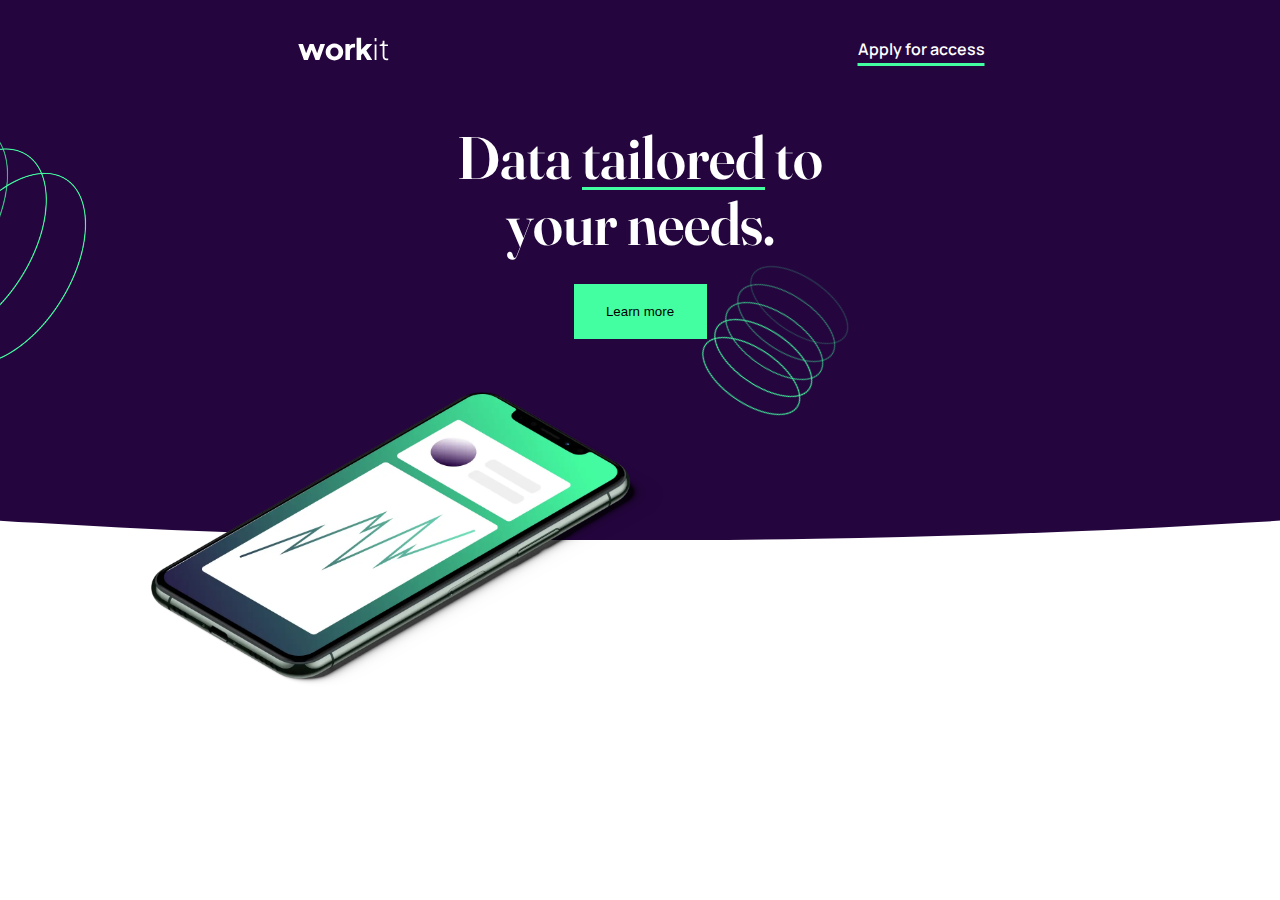
==== starter-code/index.html @ 2ea81d7d "photoshopped bg patterns" ====
<!DOCTYPE html>
<html lang="en">
  <head>
    <meta charset="UTF-8" />
    <meta name="viewport" content="width=device-width, initial-scale=1.0" />

    <link
      rel="icon"
      type="image/png"
      sizes="32x32"
      href="./assets/images/favicon-32x32.png"
    />
    <link rel="stylesheet" href="./index.css" />

    <title>Frontend Mentor | Workit landing page</title>
  </head>
  <body>
    <section class="hero">
      <header class="hero_header">
        <img
          class="hero_header-logo"
          src="./assets/images/logo-light.svg"
          alt="logo"
        />
        <button type="button" class="hero_header-button">
          <p class="hero_button-text">Apply for access</p>
        </button>
      </header>
      <img class="hero_bg-img1" src="./assets/images/bg-pattern-1.png" alt="" />
      <img class="hero_bg-img2" src="./assets/images/bg-pattern-2.png" alt="" />
      <section class="hero_banner">
        <h1 class="hero_banner-title">
          Data
          <span aria-role="heading" class="hero_banner-title-highlight"
            >tailored</span
          >
          to <br />
          your needs.
        </h1>
        <button type="button" class="hero_banner-button">
          <p class="hero_banner-button-text">Learn more</p>
        </button>
      </section>
    </section>
    <img class="hero_img" src="./assets/images/image-hero.webp" alt="" />
    <!-- Apply for access Data tailored to your needs. Learn more 1 Actionable
    insights Optimize your products, improve customer satisfaction and stay
    ahead of the competition with our product data analytics. 2 Data-driven
    decisions Make data-driven decisions with our product data analytics. Our
    AI-generated reports help you unlock insights hidden in your product data. 3
    Always affordable Always affordable pricing that scales with your business.
    Get top-quality product data analytics services without hidden costs or
    unexpected fees. Be the first to test Hi, I'm Louis Graham, the founder of
    the company. Book a demo call with me to become a beta tester for our app
    and kickstart your company. Apply for access below and I’ll be in touch to
    schedule a call. Apply for access -->
  </body>
</html>
---- starter-code/index.css ----
@import url("https://fonts.googleapis.com/css2?family=Fraunces:ital,opsz,wght@0,9..144,100..900;1,9..144,100..900&family=Manrope:wght@200..800&display=swap");

:root {
  --manrope: "Manrope", sans-serif;
  --fraunces: "Fraunces", serif;
  --dark-purple: #24053e;
  --davys-grey: #584d62;
  --eucalyptus: #44ffa1;
  --ghost-white: #fcf8ff;
  --white: #ffffff;
}

*,
*::after,
*::before {
  margin: 0;
  padding: 0;
  box-sizing: border-box;
}

html {
  font-size: 62.5%;
}

.hero {
  height: 48.171rem;
  background-color: var(--dark-purple);
  clip-path: ellipse(140% 55% at 50% 45%);
}

.hero_header {
  position: relative;
  width: 34.3rem;
  height: 3.4rem;
  top: 3.2rem;
  margin: auto;
  display: flex;
  justify-content: space-between;
}

.hero_header-logo {
  width: 9.576rem;
  height: 2.461rem;
  margin: auto 0;
}

.hero_header-button {
  background-color: var(--dark-purple);
  border: none;
}

.hero_bg-img1,
.hero_bg-img2 {
  display: none;
}

.hero_button-text {
  color: var(--white);
  line-height: 3.2rem;
  font-size: 1.6rem;
  font-weight: 600;
  font-family: var(--manrope);
  text-decoration: underline 3px var(--eucalyptus);
  text-underline-offset: 0.8rem;
}

.hero_button:hover,
.hero_button-text:hover {
  cursor: pointer;
  color: var(--eucalyptus);
}

.hero_button:active,
.hero_button-text:active {
  text-decoration: none;
}

.hero_banner {
  width: 34.3rem;
  height: 19.5rem;
  position: relative;
  top: 9.8rem;
  margin: 0 auto;
  display: flex;
  justify-content: space-between;
  flex-direction: column;
}

.hero_banner-title {
  color: var(--white);
  font-family: var(--fraunces);
  font-size: 5rem;
  font-variation-settings: "opsz" 144, "wght" 600;
  text-align: center;
  line-height: 1.1;
}

.hero_banner-title-highlight {
  text-decoration: underline 3px var(--eucalyptus);
  text-underline-offset: 0.8rem;
}

.hero_banner-button {
  background-color: var(--eucalyptus);
  border: none;
  height: 5.5rem;
  width: 13.3rem;
  margin: 0 auto;
}

.hero_banner-button:hover {
  cursor: pointer;
}

.hero_banner-button:active {
  background-color: var(--dark-purple);
  border: 1px solid var(--eucalyptus);
  color: var(--eucalyptus);
}

.hero_img {
  width: 32rem;
  height: 18.4rem;
  position: absolute;
  left: 3.6rem;
  top: 38.9rem;
  z-index: 100;
}

/* Tablet */
@media screen and (min-width: 768px) and (max-width: 1439.9px) {
  .hero {
    height: 54.024rem;
  }

  .hero_header {
    width: 68.9rem;
  }

  .hero_banner {
    height: 21.5rem;
    width: 57.3rem;
    top: 9rem;
  }

  .hero_banner-title {
    font-size: 6rem;
  }

  .hero_bg-img1,
  .hero_bg-img2 {
    display: block;
  }

  .hero_bg-img1 {
    position: absolute;
    width: 27.029rem;
    height: 21.51rem;
    top: 12.198rem;
    left: -18.759rem;
    transform: rotate(212deg);
  }

  .hero_bg-img2 {
    position: absolute;
    width: 14.17rem;
    height: 11.271rem;
    top: 28.39rem;
    left: 70.449rem;
    transform: rotate(304deg);
  }

  .hero_img {
    width: 51.4rem;
    height: 29.6rem;
    left: 15.1rem;
    top: 39.2rem;
  }
}

/* Desktop */
@media screen and (min-width: 1440px) {
}
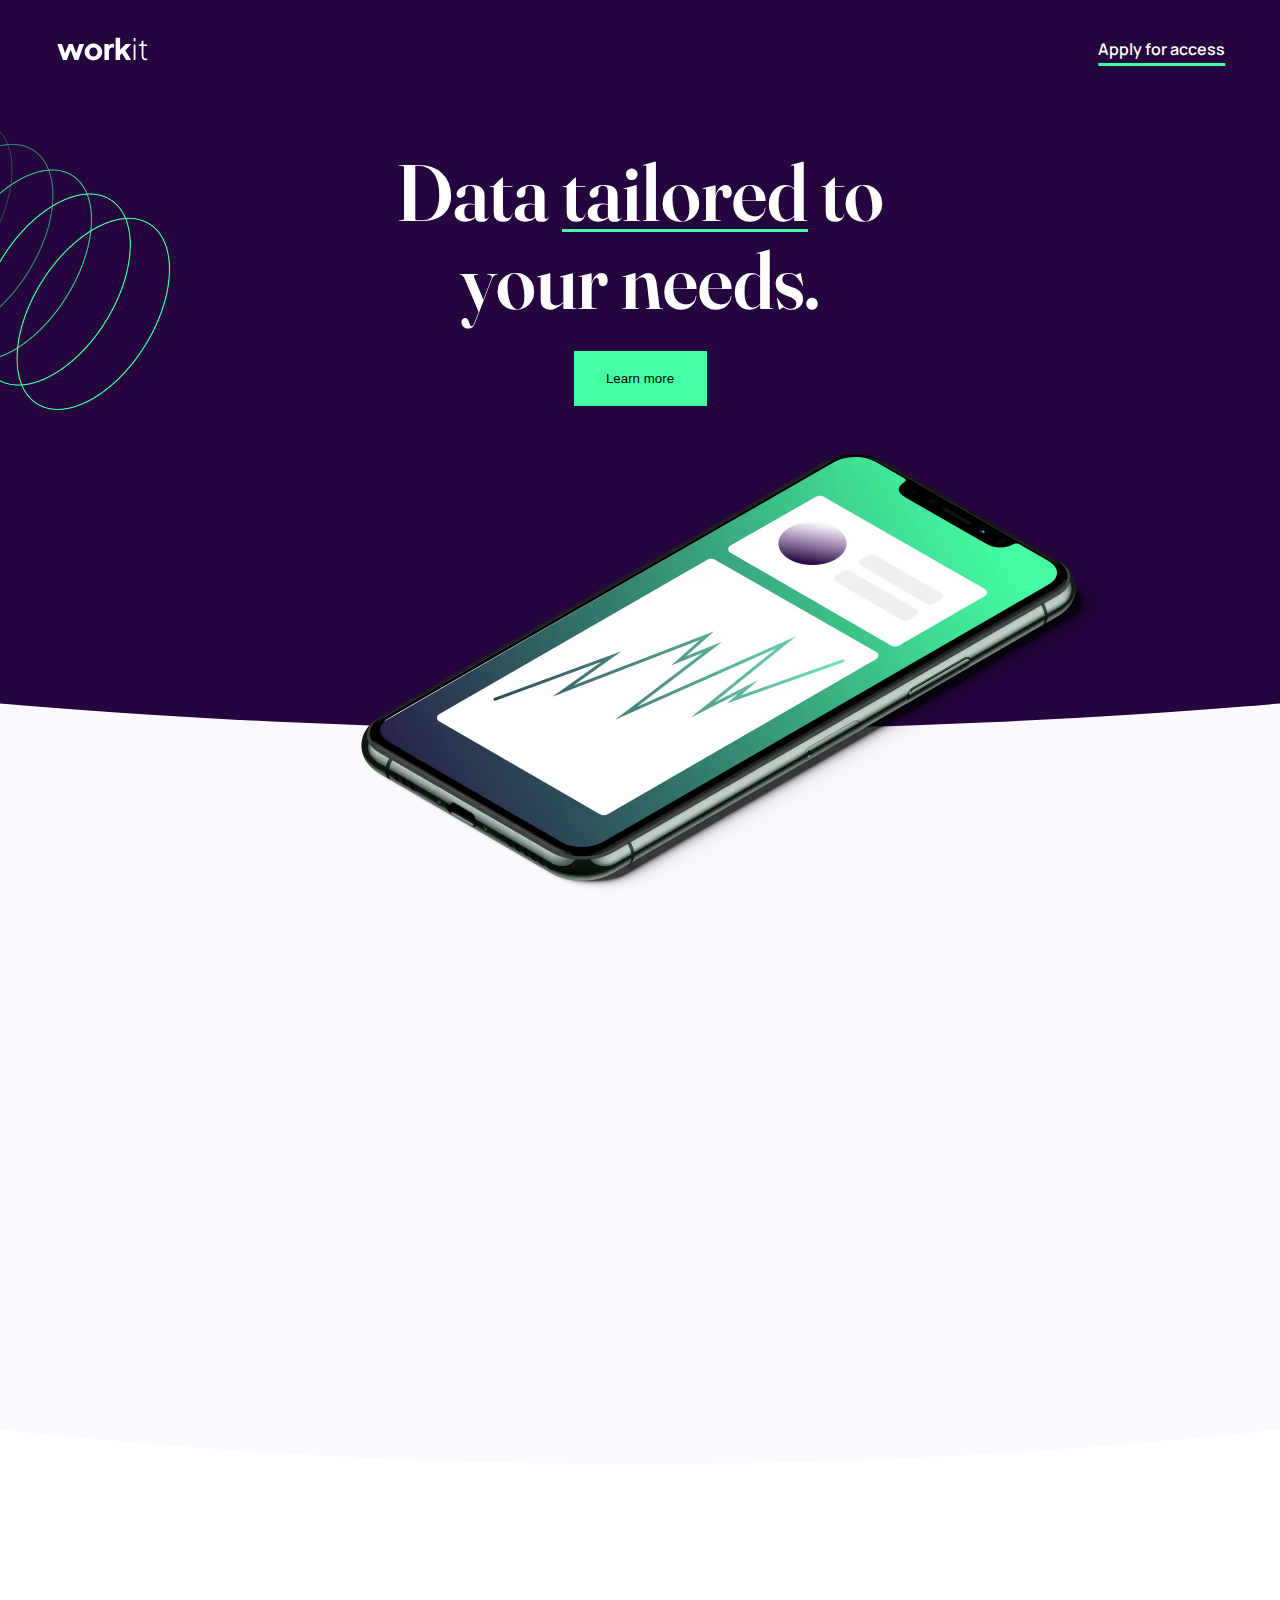
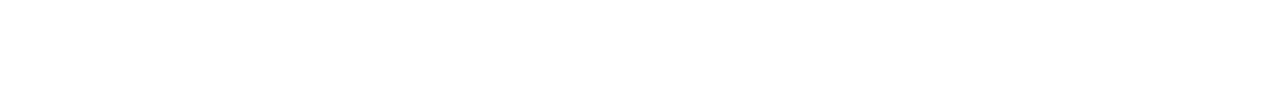
==== commit 95762994: "mobile, tablet, desktop --> features background" ====
--- a/starter-code/index.html
+++ b/starter-code/index.html
@@ -16,6 +16,18 @@
   </head>
   <body>
     <section class="hero">
+      <div aria-role="wrapper" class="hero_bg-wrapper">
+        <img
+          class="hero_bg-img1"
+          src="./assets/images/bg-pattern-1.png"
+          alt=""
+        />
+        <img
+          class="hero_bg-img2"
+          src="./assets/images/bg-pattern-2.png"
+          alt=""
+        />
+      </div>
       <header class="hero_header">
         <img
           class="hero_header-logo"
@@ -26,8 +38,6 @@
           <p class="hero_button-text">Apply for access</p>
         </button>
       </header>
-      <img class="hero_bg-img1" src="./assets/images/bg-pattern-1.png" alt="" />
-      <img class="hero_bg-img2" src="./assets/images/bg-pattern-2.png" alt="" />
       <section class="hero_banner">
         <h1 class="hero_banner-title">
           Data
@@ -42,7 +52,12 @@
         </button>
       </section>
     </section>
+
     <img class="hero_img" src="./assets/images/image-hero.webp" alt="" />
+
+    <main>
+      <section class="features"></section>
+    </main>
     <!-- Apply for access Data tailored to your needs. Learn more 1 Actionable
     insights Optimize your products, improve customer satisfaction and stay
     ahead of the competition with our product data analytics. 2 Data-driven
--- a/starter-code/index.css
+++ b/starter-code/index.css
@@ -23,14 +23,16 @@
 }
 
 .hero {
+  position: relative;
   height: 48.171rem;
   background-color: var(--dark-purple);
   clip-path: ellipse(140% 55% at 50% 45%);
+  z-index: 2;
 }
 
 .hero_header {
   position: relative;
-  width: 34.3rem;
+  width: 91.4666%;
   height: 3.4rem;
   top: 3.2rem;
   margin: auto;
@@ -76,7 +78,7 @@
 }
 
 .hero_banner {
-  width: 34.3rem;
+  width: 91.466%;
   height: 19.5rem;
   position: relative;
   top: 9.8rem;
@@ -89,7 +91,7 @@
 .hero_banner-title {
   color: var(--white);
   font-family: var(--fraunces);
-  font-size: 5rem;
+  font-size: 13.333vw;
   font-variation-settings: "opsz" 144, "wght" 600;
   text-align: center;
   line-height: 1.1;
@@ -119,7 +121,7 @@
 }
 
 .hero_img {
-  width: 32rem;
+  width: 85.333%;
   height: 18.4rem;
   position: absolute;
   left: 3.6rem;
@@ -127,8 +129,16 @@
   z-index: 100;
 }
 
+.features {
+  height: 107.071rem;
+  background-color: var(--ghost-white);
+  clip-path: ellipse(140% 55% at 50% 45%);
+  position: relative;
+  top: -9rem;
+}
+
 /* Tablet */
-@media screen and (min-width: 768px) and (max-width: 1439.9px) {
+@media screen and (min-width: 768px) and (max-width: 1023.9px) {
   .hero {
     height: 54.024rem;
   }
@@ -145,6 +155,13 @@
 
   .hero_banner-title {
     font-size: 6rem;
+  }
+
+  .hero_bg-wrapper {
+    position: absolute;
+    width: 100%;
+    height: 100%;
+    overflow: hidden;
   }
 
   .hero_bg-img1,
@@ -162,7 +179,7 @@
   }
 
   .hero_bg-img2 {
-    position: absolute;
+    position: relative;
     width: 14.17rem;
     height: 11.271rem;
     top: 28.39rem;
@@ -176,8 +193,68 @@
     left: 15.1rem;
     top: 39.2rem;
   }
+
+  .features {
+    height: 92.073rem;
+    top: -13.724rem;
+  }
 }
 
 /* Desktop */
-@media screen and (min-width: 1440px) {
-}
+@media screen and (min-width: 1024px) {
+  .hero {
+    height: 73rem;
+  }
+
+  .hero_banner {
+    width: 63.5rem;
+    height: 25.8rem;
+    top: 11.4rem;
+  }
+
+  .hero_banner-title {
+    font-size: 8rem;
+  }
+
+  .hero_bg-wrapper {
+    position: absolute;
+    width: 100%;
+    height: 100%;
+    overflow: hidden;
+  }
+
+  .hero_bg-img1,
+  .hero_bg-img2 {
+    display: block;
+  }
+
+  .hero_bg-img1 {
+    position: absolute;
+    width: 27.029rem;
+    height: 21.51rem;
+    top: 16.698rem;
+    left: -10.36rem;
+    transform: rotate(212deg);
+  }
+
+  .hero_bg-img2 {
+    position: relative;
+    width: 14.17rem;
+    height: 11.271rem;
+    top: 34.797rem;
+    left: 133.089rem;
+    transform: rotate(304deg);
+  }
+
+  .hero_img {
+    width: 76.7rem;
+    height: 44.1rem;
+    top: 45.4rem;
+    left: 36.1rem;
+  }
+
+  .features {
+    height: 96rem;
+    top: -22.6rem;
+  }
+}
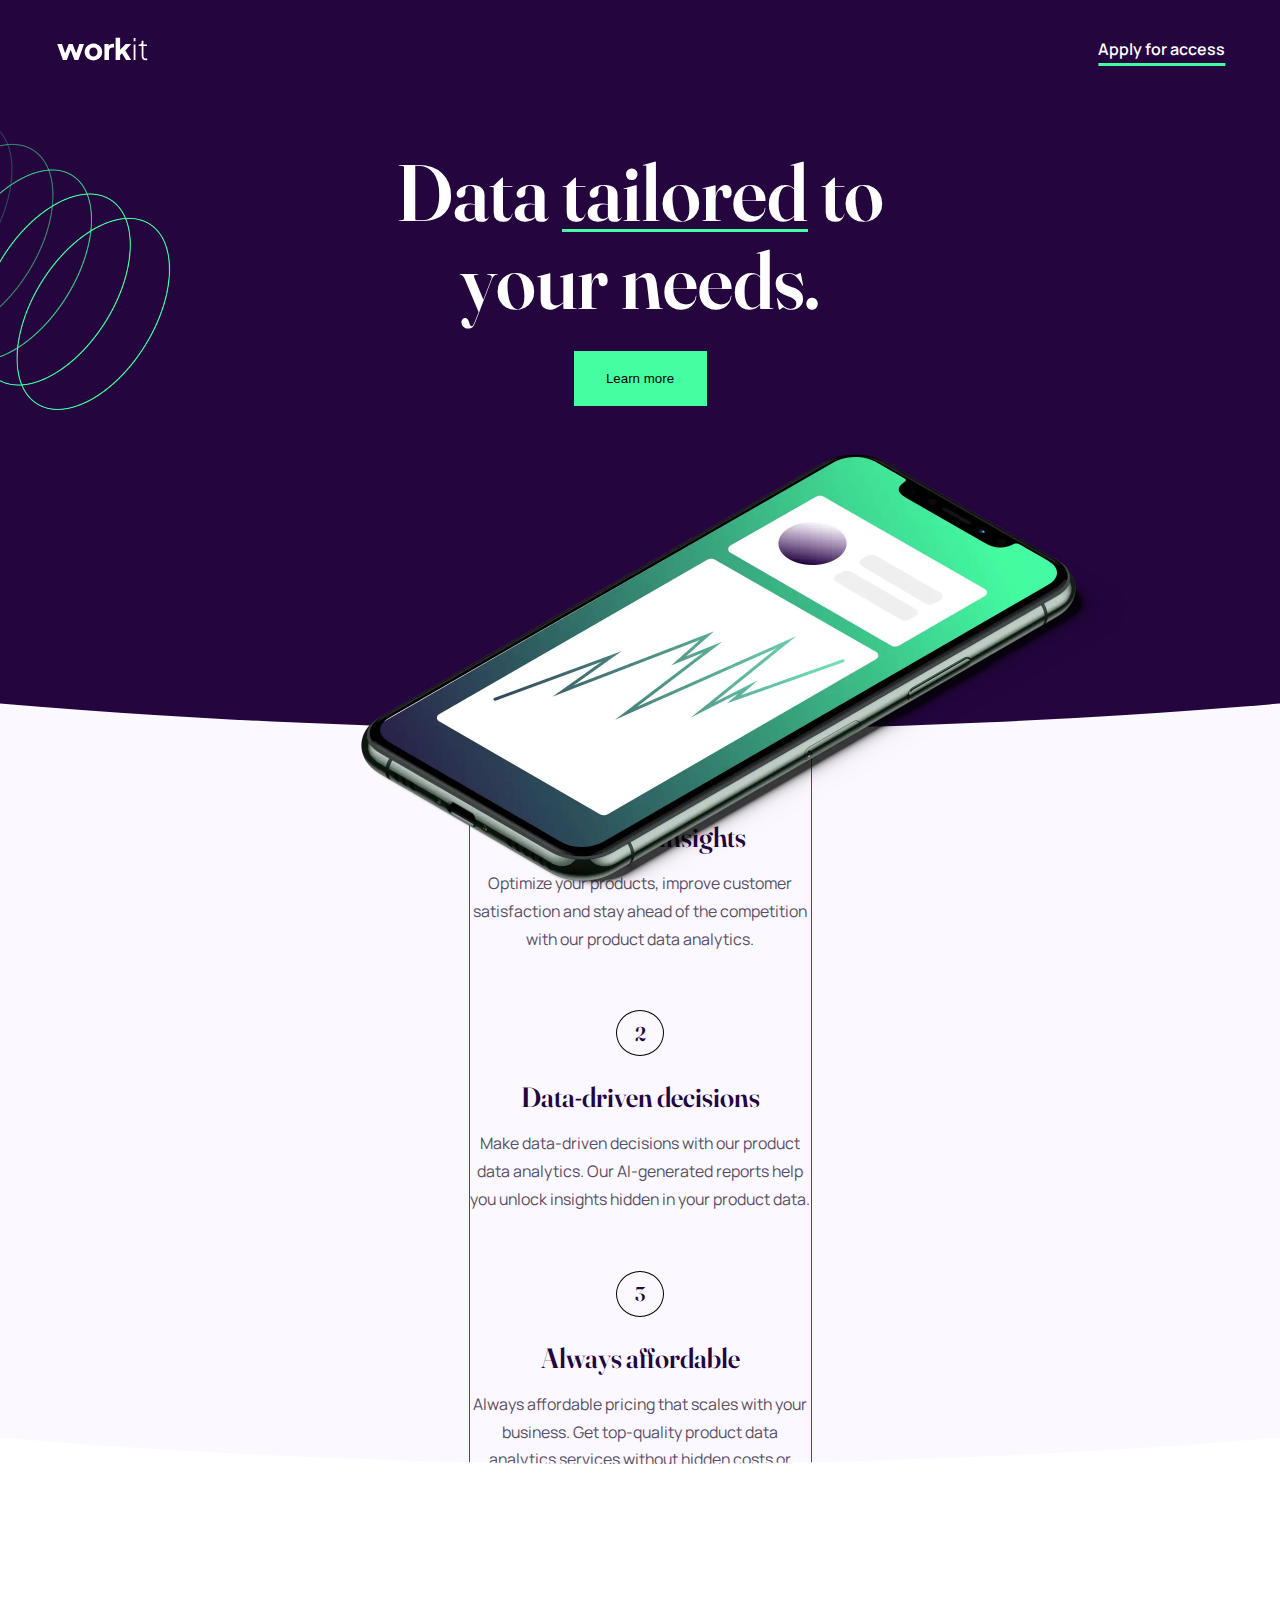
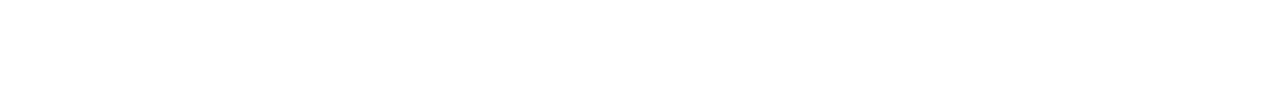
==== commit d56fdea0: "mobile --> features content" ====
--- a/starter-code/index.html
+++ b/starter-code/index.html
@@ -56,7 +56,56 @@
     <img class="hero_img" src="./assets/images/image-hero.webp" alt="" />
 
     <main>
-      <section class="features"></section>
+      <section class="features">
+        <section class="features_box">
+          <section class="features_box-container">
+            <article class="features_box-number-container">
+              <p class="features_box-number">1</p>
+            </article>
+            <article class="features_box-text-container">
+              <h2 class="features_box-text-container-title">
+                Actionable insights
+              </h2>
+              <p class="features_box-text-container-body">
+                Optimize your products, improve customer satisfaction and stay
+                ahead of the competition with our product data analytics.
+              </p>
+            </article>
+          </section>
+
+          <section class="features_box-container">
+            <article class="features_box-number-container">
+              <p class="features_box-number">2</p>
+            </article>
+            <article class="features_box-text-container">
+              <h2 class="features_box-text-container-title">
+                Data-driven decisions
+              </h2>
+              <p class="features_box-text-container-body">
+                Make data-driven decisions with our product data analytics. Our
+                AI-generated reports help you unlock insights hidden in your
+                product data.
+              </p>
+            </article>
+          </section>
+
+          <section class="features_box-container">
+            <article class="features_box-number-container">
+              <p class="features_box-number">3</p>
+            </article>
+            <article class="features_box-text-container">
+              <h2 class="features_box-text-container-title">
+                Always affordable
+              </h2>
+              <p class="features_box-text-container-body">
+                Always affordable pricing that scales with your business. Get
+                top-quality product data analytics services without hidden costs
+                or unexpected fees.
+              </p>
+            </article>
+          </section>
+        </section>
+      </section>
     </main>
     <!-- Apply for access Data tailored to your needs. Learn more 1 Actionable
     insights Optimize your products, improve customer satisfaction and stay
--- a/starter-code/index.css
+++ b/starter-code/index.css
@@ -132,9 +132,68 @@
 .features {
   height: 107.071rem;
   background-color: var(--ghost-white);
-  clip-path: ellipse(140% 55% at 50% 45%);
+  clip-path: ellipse(160% 55% at 50% 45%);
   position: relative;
   top: -9rem;
+}
+
+.features_box {
+  position: relative;
+  top: 24.5rem;
+  width: 34.3rem;
+  height: 75.4rem;
+  margin: 0 auto;
+  border: 1px solid red;
+  display: flex;
+  flex-direction: column;
+  justify-content: space-between;
+  align-items: center;
+}
+
+.features_box-container {
+  width: 34.3rem;
+  max-height: max-content;
+}
+
+.features_box-number-container {
+  border: 1px solid black;
+  width: 4.8rem;
+  height: 4.6rem;
+  border-radius: 50%;
+  display: flex;
+  justify-content: center;
+  align-items: center;
+  position: relative;
+  left: 50%;
+  transform: translateX(-50%);
+  margin-bottom: 2.4rem;
+}
+
+.features_box-number {
+  font-family: var(--fraunces);
+  font-size: 2rem;
+  font-variation-settings: "opsz" 144, "wght" 600;
+  color: var(--dark-purple);
+}
+
+.features_box-text-container {
+  text-align: center;
+  width: 100%;
+}
+
+.features_box-text-container-title {
+  font-family: var(--fraunces);
+  font-size: 2.8rem;
+  font-variation-settings: "opsz" 144, "wght" 600;
+  color: var(--dark-purple);
+  margin-bottom: 1.6rem;
+}
+
+.features_box-text-container-body {
+  font-family: var(--manrope);
+  font-size: 1.59rem;
+  color: var(--davys-grey);
+  line-height: 1.75;
 }
 
 /* Tablet */
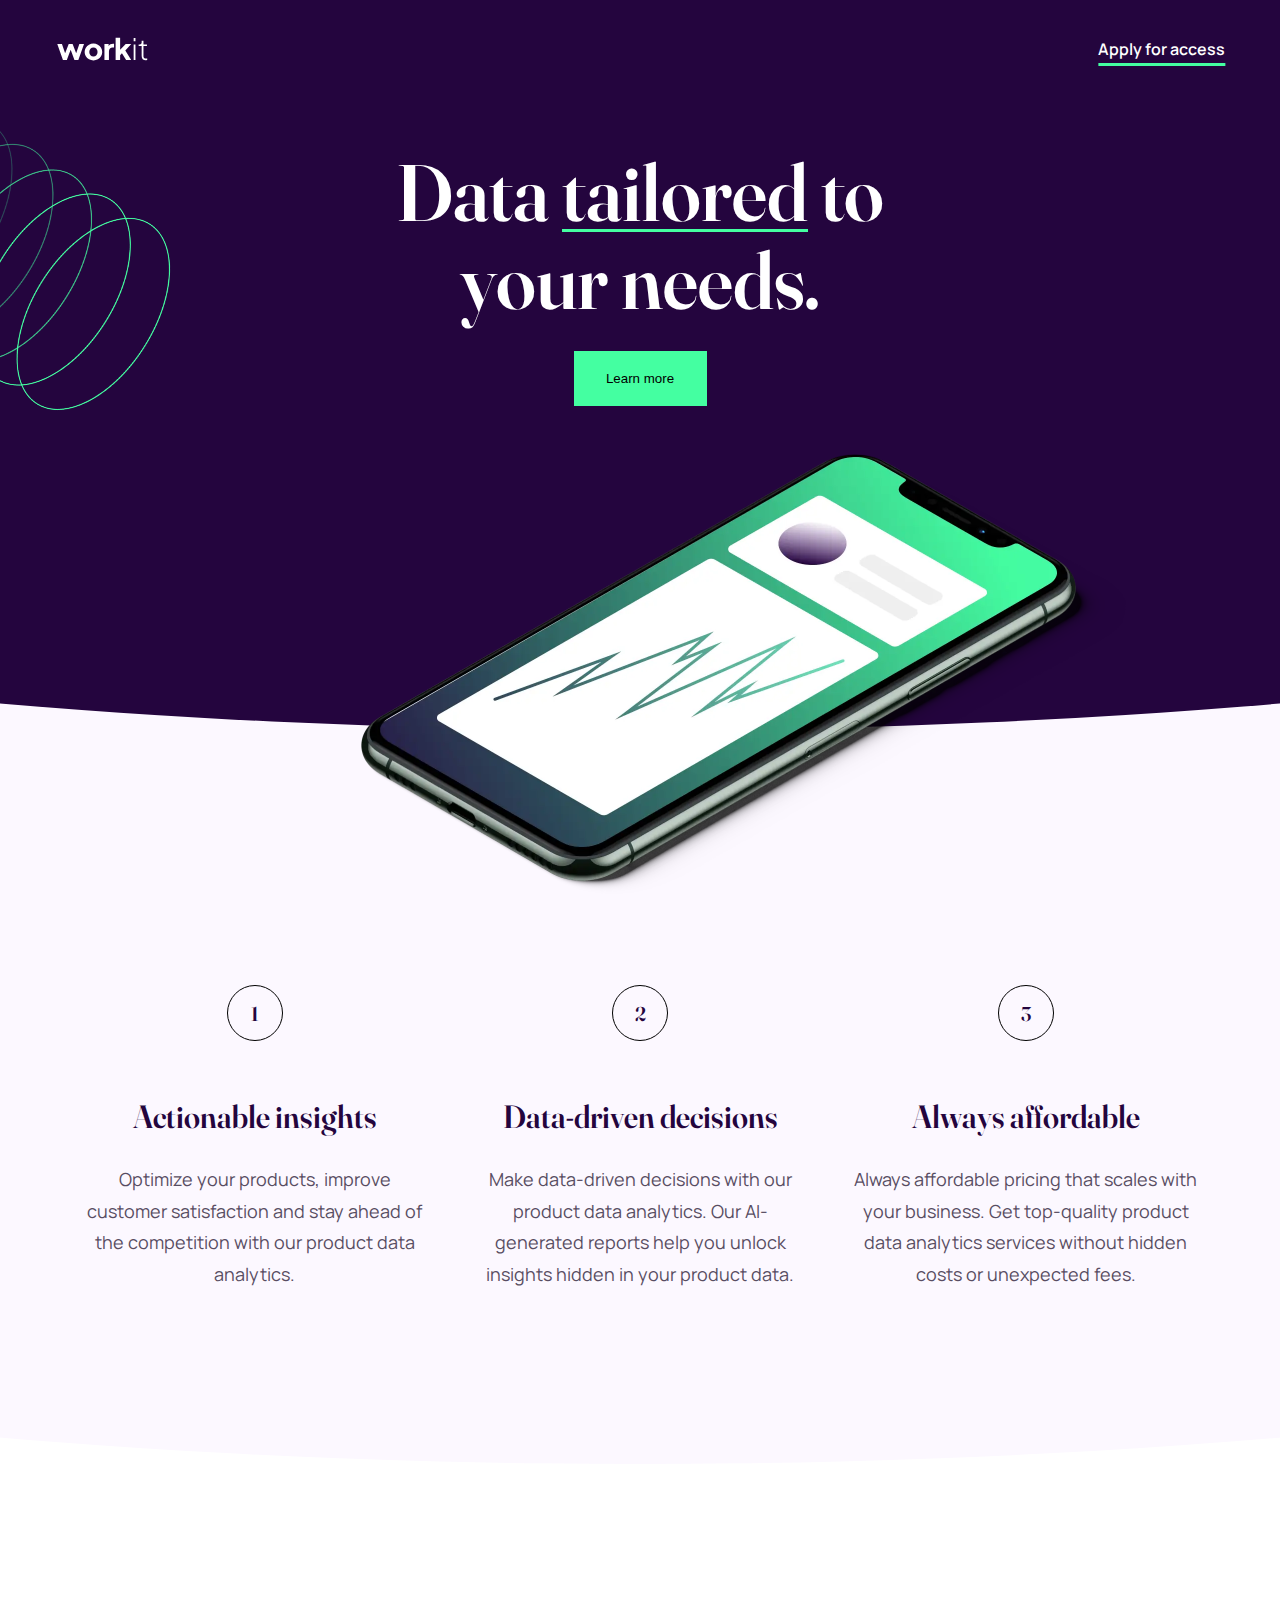
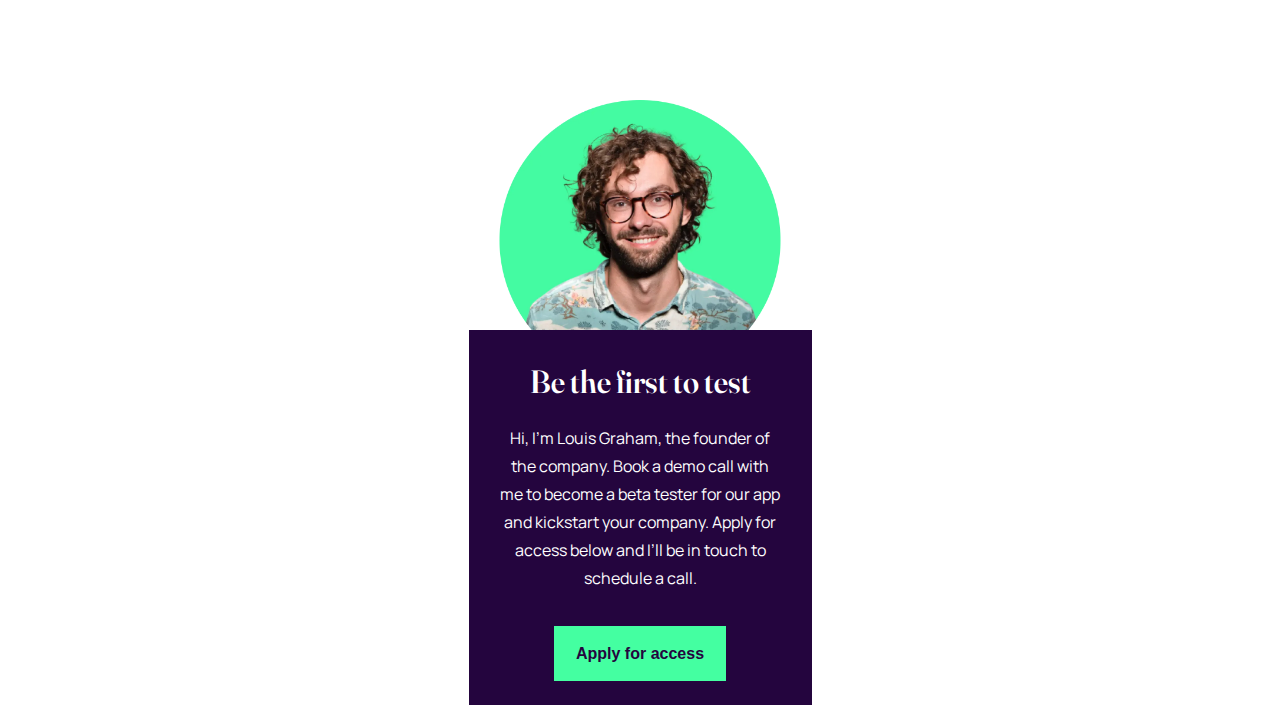
==== commit 78073bc6: "mobile --< founder content" ====
--- a/starter-code/index.html
+++ b/starter-code/index.html
@@ -14,48 +14,49 @@
 
     <title>Frontend Mentor | Workit landing page</title>
   </head>
+
   <body>
-    <section class="hero">
-      <div aria-role="wrapper" class="hero_bg-wrapper">
-        <img
-          class="hero_bg-img1"
-          src="./assets/images/bg-pattern-1.png"
-          alt=""
-        />
-        <img
-          class="hero_bg-img2"
-          src="./assets/images/bg-pattern-2.png"
-          alt=""
-        />
-      </div>
-      <header class="hero_header">
-        <img
-          class="hero_header-logo"
-          src="./assets/images/logo-light.svg"
-          alt="logo"
-        />
-        <button type="button" class="hero_header-button">
-          <p class="hero_button-text">Apply for access</p>
-        </button>
-      </header>
-      <section class="hero_banner">
-        <h1 class="hero_banner-title">
-          Data
-          <span aria-role="heading" class="hero_banner-title-highlight"
-            >tailored</span
-          >
-          to <br />
-          your needs.
-        </h1>
-        <button type="button" class="hero_banner-button">
-          <p class="hero_banner-button-text">Learn more</p>
-        </button>
+    <main>
+      <section class="hero">
+        <div aria-role="wrapper" class="hero_bg-wrapper">
+          <img
+            class="hero_bg-img1"
+            src="./assets/images/bg-pattern-1.png"
+            alt=""
+          />
+          <img
+            class="hero_bg-img2"
+            src="./assets/images/bg-pattern-2.png"
+            alt=""
+          />
+        </div>
+        <header class="hero_header">
+          <img
+            class="hero_header-logo"
+            src="./assets/images/logo-light.svg"
+            alt="logo"
+          />
+          <button type="button" class="hero_header-button">
+            <p class="hero_button-text">Apply for access</p>
+          </button>
+        </header>
+        <section class="hero_banner">
+          <h1 class="hero_banner-title">
+            Data
+            <span aria-role="heading" class="hero_banner-title-highlight"
+              >tailored</span
+            >
+            to <br />
+            your needs.
+          </h1>
+          <button type="button" class="hero_banner-button">
+            <p class="button-text">Learn more</p>
+          </button>
+        </section>
       </section>
-    </section>
 
-    <img class="hero_img" src="./assets/images/image-hero.webp" alt="" />
+      <img class="hero_img" src="./assets/images/image-hero.webp" alt="" />
 
-    <main>
       <section class="features">
         <section class="features_box">
           <section class="features_box-container">
@@ -106,17 +107,26 @@
           </section>
         </section>
       </section>
+
+      <section class="founder">
+        <img
+          src="./assets/images/image-founder.webp"
+          alt="founder image"
+          class="founder_image"
+        />
+        <article class="founder_description">
+          <h2 class="founder_description-title">Be the first to test</h2>
+          <p class="founder_description-body">
+            Hi, I'm Louis Graham, the founder of the company. Book a demo call
+            with me to become a beta tester for our app and kickstart your
+            company. Apply for access below and I’ll be in touch to schedule a
+            call.
+          </p>
+          <button type="button" class="founder_button">
+            <p class="button-text">Apply for access</p>
+          </button>
+        </article>
+      </section>
     </main>
-    <!-- Apply for access Data tailored to your needs. Learn more 1 Actionable
-    insights Optimize your products, improve customer satisfaction and stay
-    ahead of the competition with our product data analytics. 2 Data-driven
-    decisions Make data-driven decisions with our product data analytics. Our
-    AI-generated reports help you unlock insights hidden in your product data. 3
-    Always affordable Always affordable pricing that scales with your business.
-    Get top-quality product data analytics services without hidden costs or
-    unexpected fees. Be the first to test Hi, I'm Louis Graham, the founder of
-    the company. Book a demo call with me to become a beta tester for our app
-    and kickstart your company. Apply for access below and I’ll be in touch to
-    schedule a call. Apply for access -->
   </body>
 </html>
--- a/starter-code/index.css
+++ b/starter-code/index.css
@@ -143,7 +143,6 @@
   width: 34.3rem;
   height: 75.4rem;
   margin: 0 auto;
-  border: 1px solid red;
   display: flex;
   flex-direction: column;
   justify-content: space-between;
@@ -196,6 +195,70 @@
   line-height: 1.75;
 }
 
+.founder {
+  width: 34.3rem;
+  height: 60.3rem;
+  position: relative;
+  top: 1rem;
+  margin: auto;
+}
+
+.founder_image {
+  width: 28.1rem;
+  height: 28.1rem;
+  position: relative;
+  left: 50%;
+  transform: translateX(-50%);
+}
+
+.founder_description {
+  background-color: var(--dark-purple);
+  width: 100%;
+  height: 37.5rem;
+  position: relative;
+  top: -5.3rem;
+}
+
+.founder_description-title {
+  color: var(--white);
+  font-family: var(--fraunces);
+  font-variation-settings: "opsz" 144, "wght" 600;
+  font-size: 3.2rem;
+  width: 28rem;
+  height: 4.8rem;
+  position: relative;
+  top: 3.2rem;
+  margin: auto;
+  text-align: center;
+}
+
+.founder_description-body {
+  color: var(--white);
+  font-family: var(--manrope);
+  font-size: 1.6rem;
+  width: 28.1rem;
+  height: 16.8rem;
+  position: relative;
+  top: 4.6rem;
+  margin: auto;
+  line-height: 1.75;
+  text-align: center;
+}
+
+.founder_button {
+  border: none;
+  background-color: var(--eucalyptus);
+  color: var(--dark-purple);
+  height: 5.5rem;
+  width: 17.2rem;
+  font-size: 1.6rem;
+  font-weight: 600;
+  position: relative;
+  top: 8rem;
+  left: 50%;
+  transform: translateX(-50%);
+}
+
 /* Tablet */
 @media screen and (min-width: 768px) and (max-width: 1023.9px) {
   .hero {
@@ -257,6 +320,30 @@
     height: 92.073rem;
     top: -13.724rem;
   }
+
+  .features_box {
+    top: 34.1rem;
+    width: 57.3rem;
+    height: 47.6rem;
+  }
+
+  .features_box-container {
+    width: 100%;
+    display: flex;
+    justify-content: space-between;
+  }
+
+  .features_box-number-container {
+    position: static;
+    transform: translateX(0);
+    margin-bottom: 0;
+    align-self: center;
+  }
+
+  .features_box-text-container {
+    text-align: start;
+    width: 49.3rem;
+  }
 }
 
 /* Desktop */
@@ -316,4 +403,27 @@
     height: 96rem;
     top: -22.6rem;
   }
-}
+
+  .features_box {
+    top: 48.1rem;
+    width: 111.4rem;
+    height: 30.8rem;
+    flex-direction: row;
+    align-items: baseline;
+  }
+
+  .features_box-number-container {
+    margin-bottom: 5.6rem;
+    height: 5.6rem;
+    width: 5.6rem;
+  }
+
+  .features_box-text-container-title {
+    margin-bottom: 2.8rem;
+    font-size: 3.2rem;
+  }
+
+  .features_box-text-container-body {
+    font-size: 1.8rem;
+  }
+}
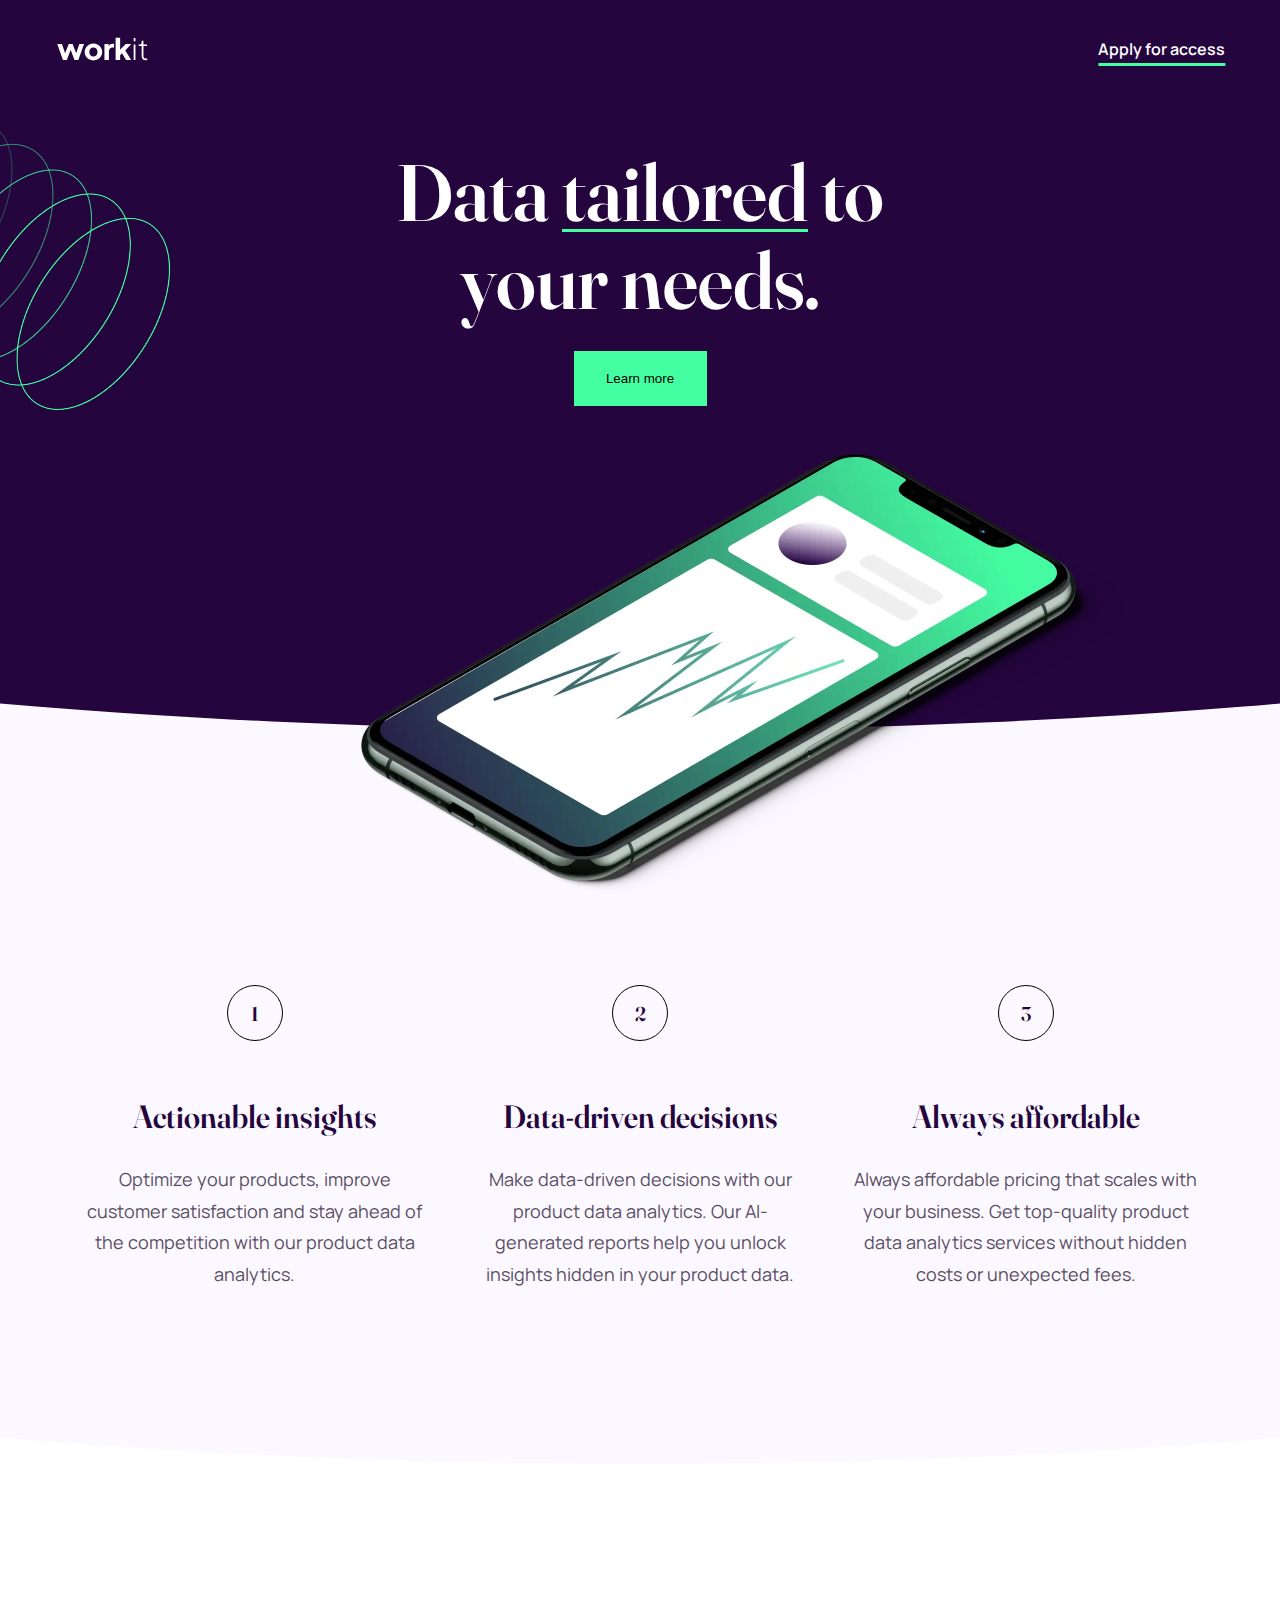
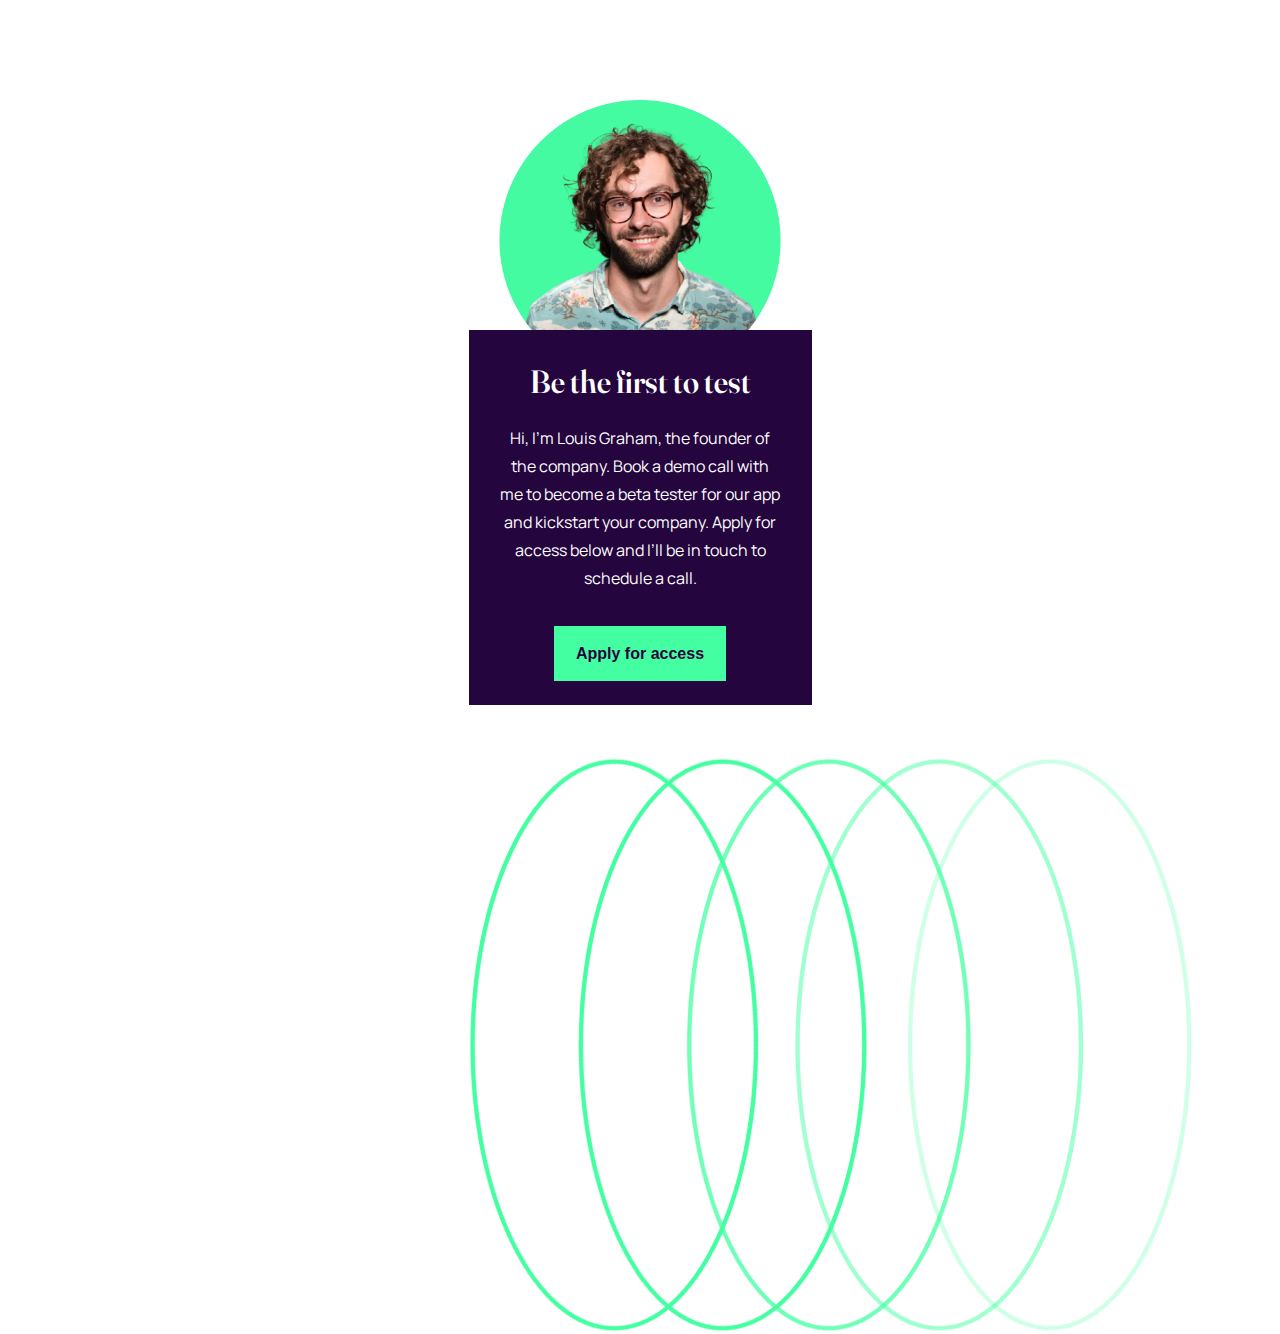
==== commit ae2a117a: "tablet --> founder content" ====
--- a/starter-code/index.html
+++ b/starter-code/index.html
@@ -36,7 +36,7 @@
             src="./assets/images/logo-light.svg"
             alt="logo"
           />
-          <button type="button" class="hero_header-button">
+          <button type="button" class="button hero_header-button">
             <p class="hero_button-text">Apply for access</p>
           </button>
         </header>
@@ -122,10 +122,15 @@
             company. Apply for access below and I’ll be in touch to schedule a
             call.
           </p>
-          <button type="button" class="founder_button">
+          <button type="button" class="button founder_button">
             <p class="button-text">Apply for access</p>
           </button>
         </article>
+        <img
+          class="founder_bg-img"
+          src="./assets/images/bg-pattern-3.png"
+          alt=""
+        />
       </section>
     </main>
   </body>
--- a/starter-code/index.css
+++ b/starter-code/index.css
@@ -110,11 +110,11 @@
   margin: 0 auto;
 }
 
-.hero_banner-button:hover {
+.button:hover {
   cursor: pointer;
 }
 
-.hero_banner-button:active {
+.button:active {
   background-color: var(--dark-purple);
   border: 1px solid var(--eucalyptus);
   color: var(--eucalyptus);
@@ -259,6 +259,10 @@
   transform: translateX(-50%);
 }
 
+.founder_bg-img {
+  display: hidden;
+}
+
 /* Tablet */
 @media screen and (min-width: 768px) and (max-width: 1023.9px) {
   .hero {
@@ -344,6 +348,55 @@
     text-align: start;
     width: 49.3rem;
   }
+
+  .founder {
+    width: 68.9rem;
+    height: 52.6rem;
+  }
+
+  .founder_image {
+    position: static;
+    transform: translateX(0);
+  }
+
+  .founder_description {
+    width: 51.4rem;
+    height: 37.5rem;
+    top: -13.4rem;
+    float: right;
+  }
+
+  .founder_description-title {
+    width: 32.7rem;
+    height: 5.6rem;
+    font-size: 4.8rem;
+    text-align: left;
+    margin: 0;
+    left: 5.6rem;
+  }
+
+  .founder_description-body {
+    width: 40.2rem;
+    height: 11.2rem;
+    top: 7.2rem;
+    text-align: left;
+  }
+
+  .founder_button {
+    left: 5.6rem;
+    transform: translateX(0);
+    top: 10rem;
+  }
+
+  .founder_bg-img {
+    display: block;
+    width: 17.3rem;
+    height: 13.7rem;
+    transform: rotate(215deg);
+    position: relative;
+    top: 31.752rem;
+    left: 19rem;
+  }
 }
 
 /* Desktop */
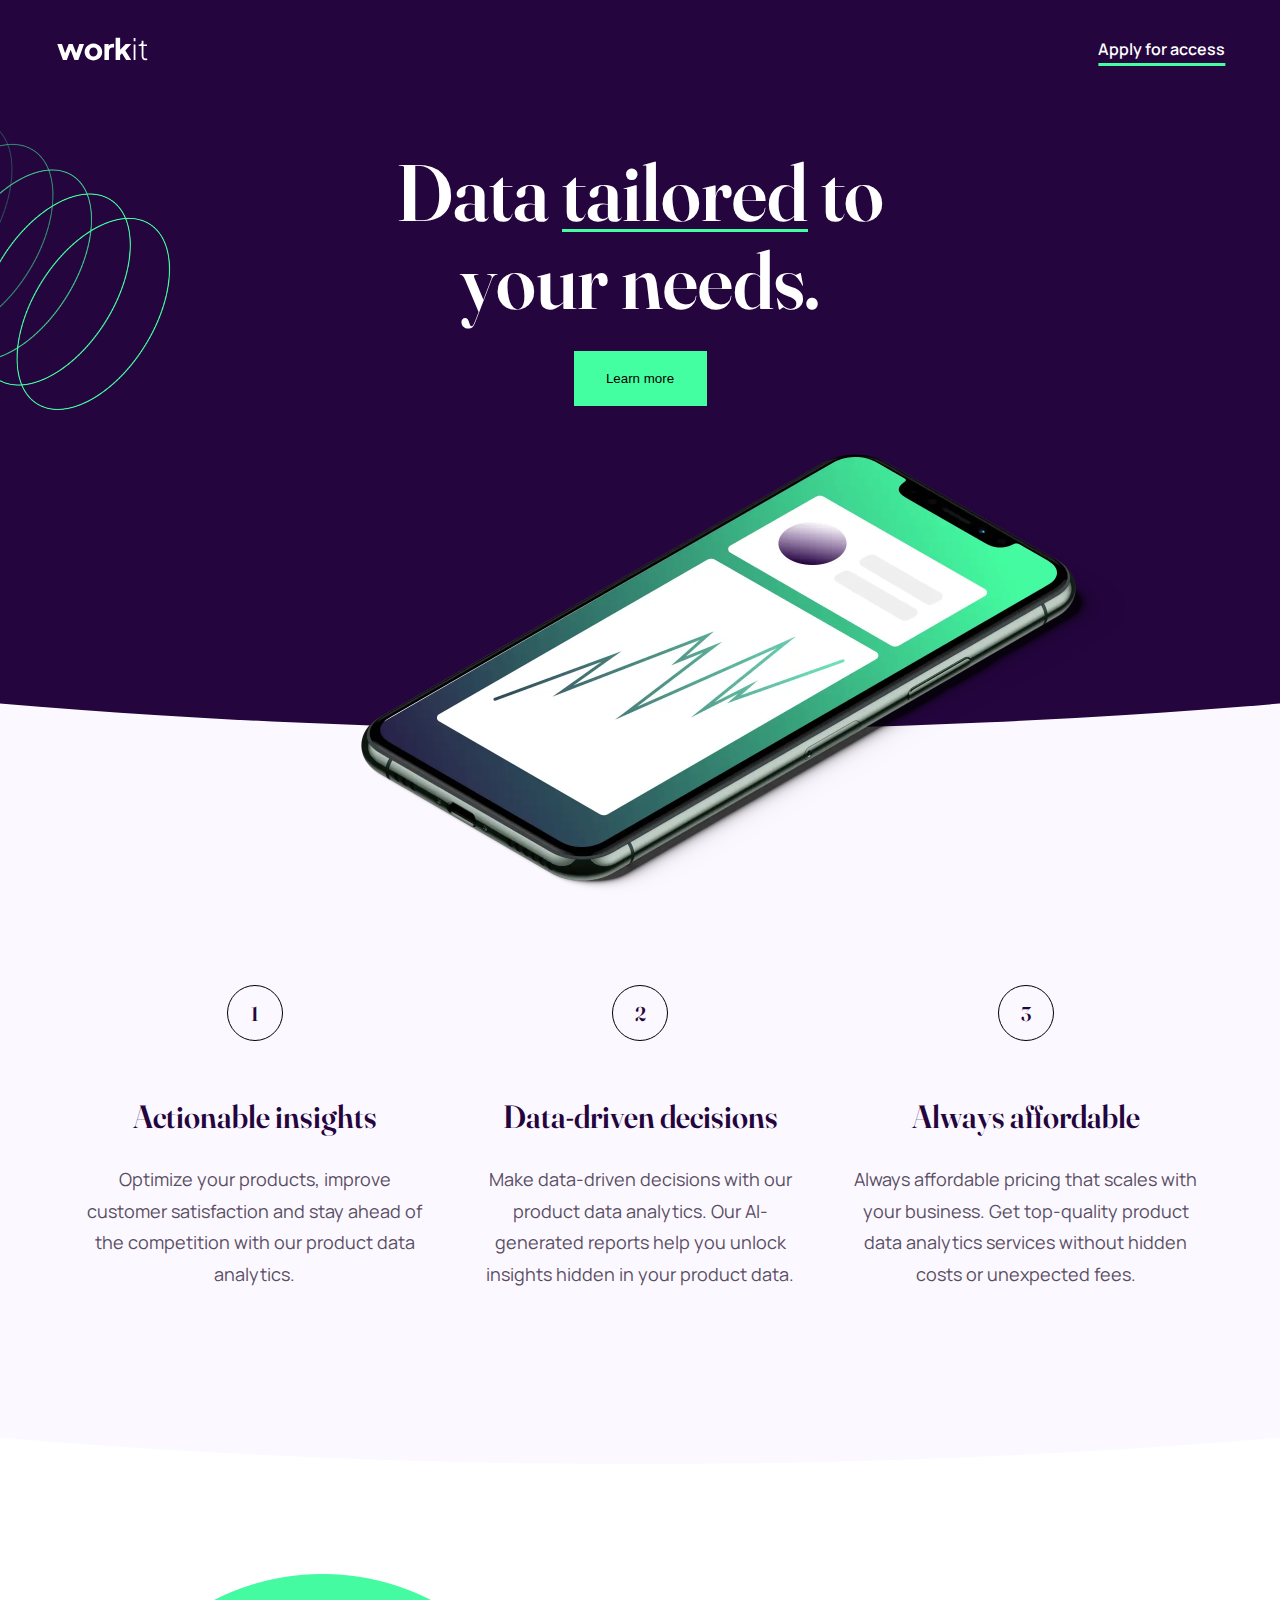
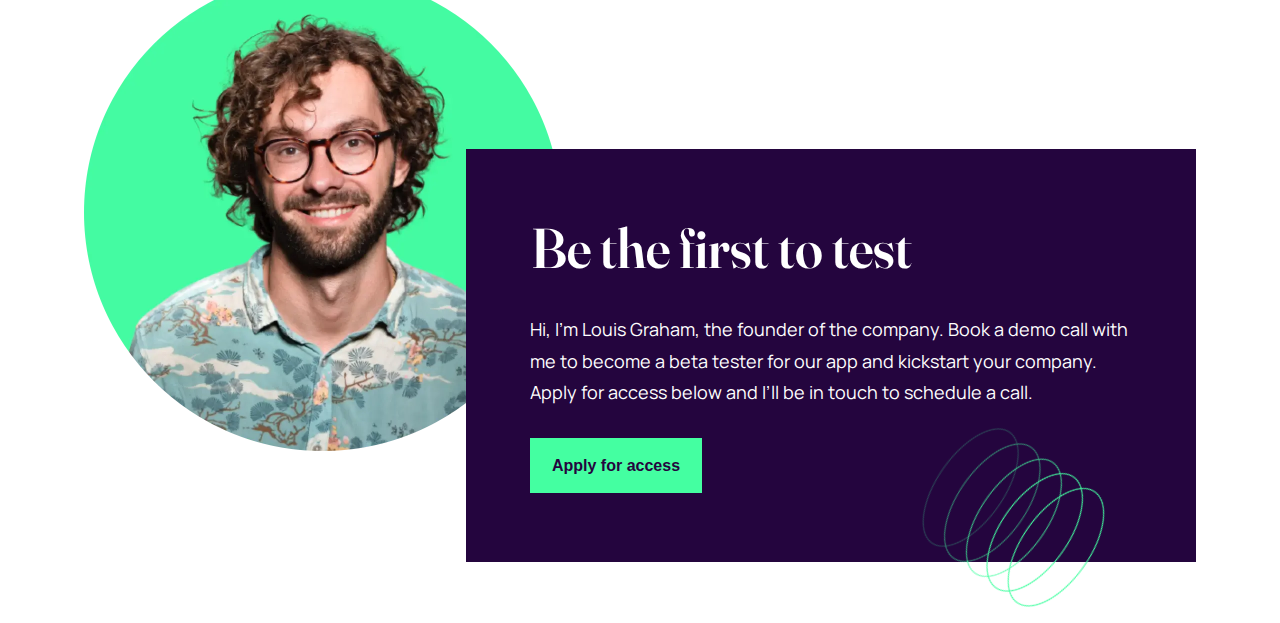
==== commit b48e072d: "desktop --> founder content" ====
--- a/starter-code/index.html
+++ b/starter-code/index.html
@@ -125,12 +125,12 @@
           <button type="button" class="button founder_button">
             <p class="button-text">Apply for access</p>
           </button>
+          <img
+            class="founder_bg-img"
+            src="./assets/images/bg-pattern-3.png"
+            alt=""
+          />
         </article>
-        <img
-          class="founder_bg-img"
-          src="./assets/images/bg-pattern-3.png"
-          alt=""
-        />
       </section>
     </main>
   </body>
--- a/starter-code/index.css
+++ b/starter-code/index.css
@@ -260,7 +260,7 @@
 }
 
 .founder_bg-img {
-  display: hidden;
+  display: none;
 }
 
 /* Tablet */
@@ -372,6 +372,7 @@
     font-size: 4.8rem;
     text-align: left;
     margin: 0;
+    top: 4.8rem;
     left: 5.6rem;
   }
 
@@ -394,8 +395,8 @@
     height: 13.7rem;
     transform: rotate(215deg);
     position: relative;
-    top: 31.752rem;
-    left: 19rem;
+    top: 8.352rem;
+    left: 30.466rem;
   }
 }
 
@@ -479,4 +480,62 @@
   .features_box-text-container-body {
     font-size: 1.8rem;
   }
-}
+
+  .founder {
+    width: 111.2rem;
+    height: 64.774rem;
+    position: absolute;
+    top: 157.4rem;
+    left: 50%;
+    transform: translateX(-50%);
+  }
+
+  .founder_image {
+    position: static;
+    width: 47.7rem;
+    height: 47.7rem;
+    transform: translateX(0);
+  }
+
+  .founder_description {
+    width: 73rem;
+    height: 41.3rem;
+    top: -30.4rem;
+    float: right;
+  }
+
+  .founder_description-title {
+    font-size: 5.6rem;
+    text-align: left;
+    width: fit-content;
+    height: fit-content;
+    margin: 0;
+    position: relative;
+    left: 6.45rem;
+    top: 6.4rem;
+  }
+
+  .founder_description-body {
+    width: 60.2rem;
+    height: 9.6rem;
+    text-align: left;
+    top: 9.6rem;
+    font-size: 1.8rem;
+  }
+
+  .founder_button {
+    top: 12.4rem;
+    left: 6.4rem;
+    transform: translateX(0);
+  }
+
+  .founder_bg-img {
+    display: block;
+    width: 17.3rem;
+    height: 13.7rem;
+    position: relative;
+    top: 8.002rem;
+    left: 46.066rem;
+    transform: rotate(215deg);
+  }
+}
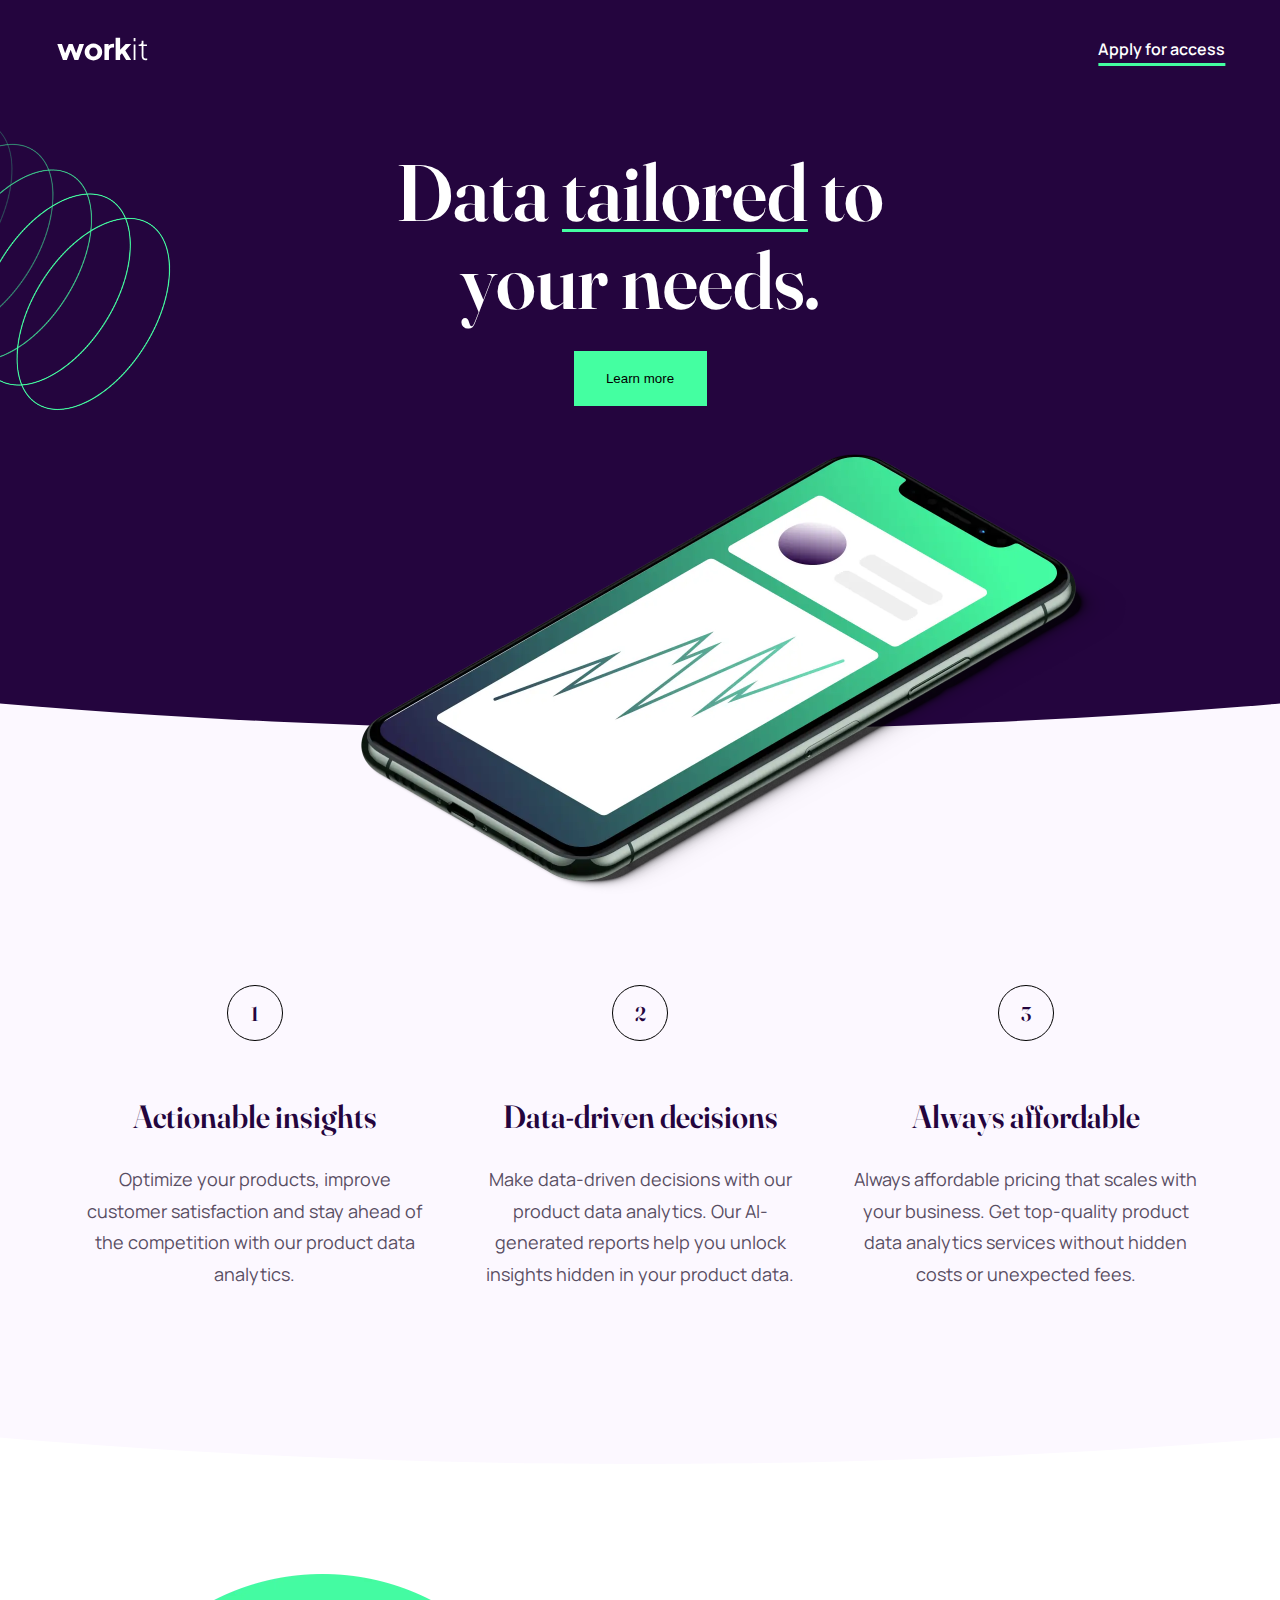
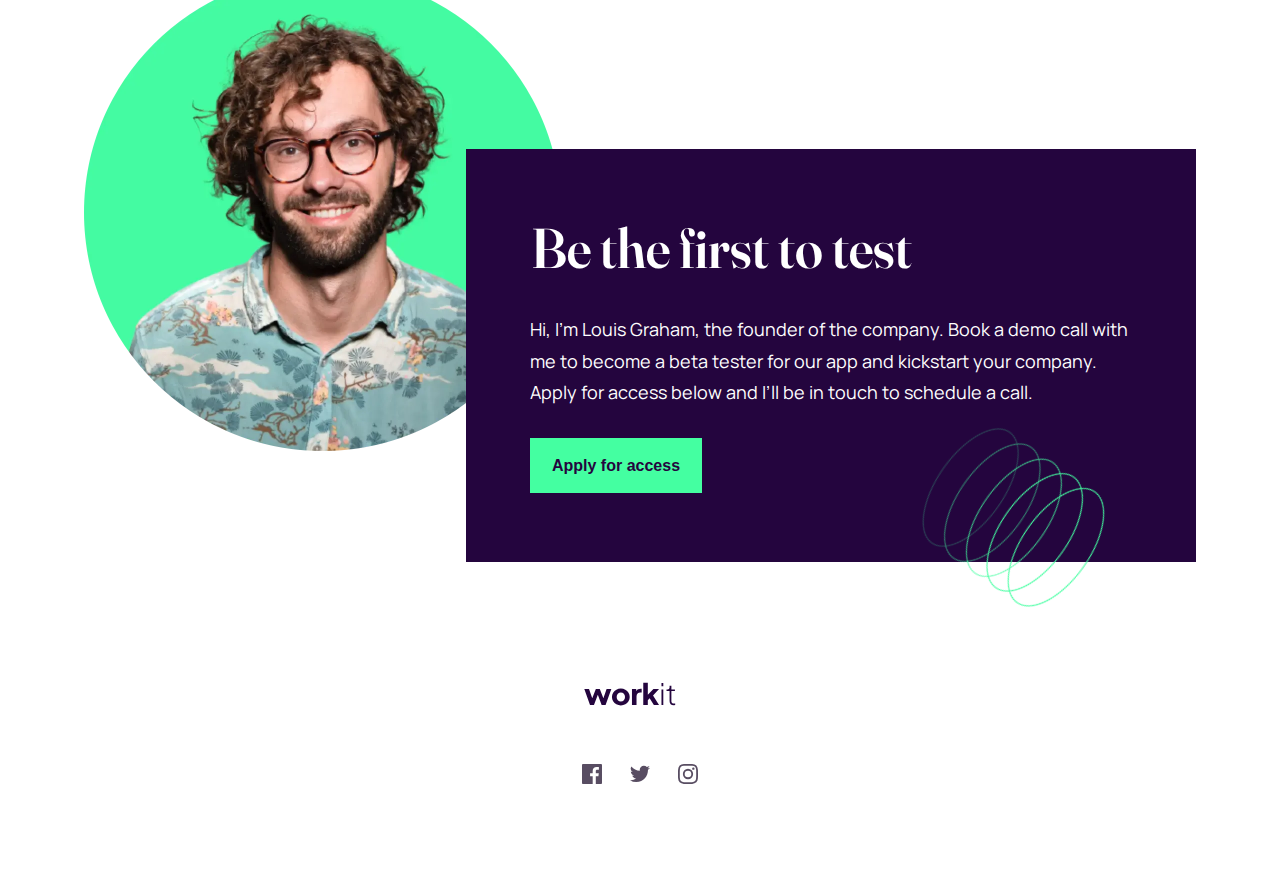
==== commit e07c6dc5: "footer section" ====
--- a/starter-code/index.html
+++ b/starter-code/index.html
@@ -132,6 +132,28 @@
           />
         </article>
       </section>
+      <footer>
+        <section class="footer_container">
+          <img src="./assets/images/logo-dark.svg" alt="" />
+          <article class="footer_socials">
+            <button type="button">
+              <img
+                src="./assets/images/icon-facebook.svg"
+                alt="facebook icon"
+              />
+            </button>
+            <button type="button">
+              <img src="./assets/images/icon-twitter.svg" alt="twitter icon" />
+            </button>
+            <button type="button">
+              <img
+                src="./assets/images/icon-instagram.svg"
+                alt="instagram icon"
+              />
+            </button>
+          </article>
+        </section>
+      </footer>
     </main>
   </body>
 </html>
--- a/starter-code/index.css
+++ b/starter-code/index.css
@@ -263,6 +263,48 @@
   display: none;
 }
 
+footer {
+  height: 24.022rem;
+}
+
+.footer_container {
+  width: 11.6rem;
+  height: 10.222rem;
+  position: relative;
+  top: 5rem;
+  left: 50%;
+  transform: translateX(-50%);
+  display: flex;
+  flex-direction: column;
+  justify-content: space-between;
+}
+
+.footer_container img {
+  width: 9.576rem;
+  height: 2.461rem;
+}
+
+.footer_socials {
+  display: flex;
+  justify-content: space-between;
+}
+
+.footer_socials button {
+  border: none;
+  background: none;
+  height: 2rem;
+  width: 2rem;
+}
+
+.footer_socials button:hover {
+  cursor: pointer;
+}
+
+.footer_socials img {
+  height: 2rem;
+  width: 2rem;
+}
+
 /* Tablet */
 @media screen and (min-width: 768px) and (max-width: 1023.9px) {
   .hero {
@@ -397,6 +439,14 @@
     position: relative;
     top: 8.352rem;
     left: 30.466rem;
+  }
+
+  footer {
+    height: 30.422rem;
+  }
+
+  .footer_container {
+    top: 8rem;
   }
 }
 
@@ -538,4 +588,15 @@
     left: 46.066rem;
     transform: rotate(215deg);
   }
-}
+
+  footer {
+    height: 33.422rem;
+    position: absolute;
+    top: 216rem;
+    width: 100%;
+  }
+
+  .footer_container {
+    top: 12.178rem;
+  }
+}
